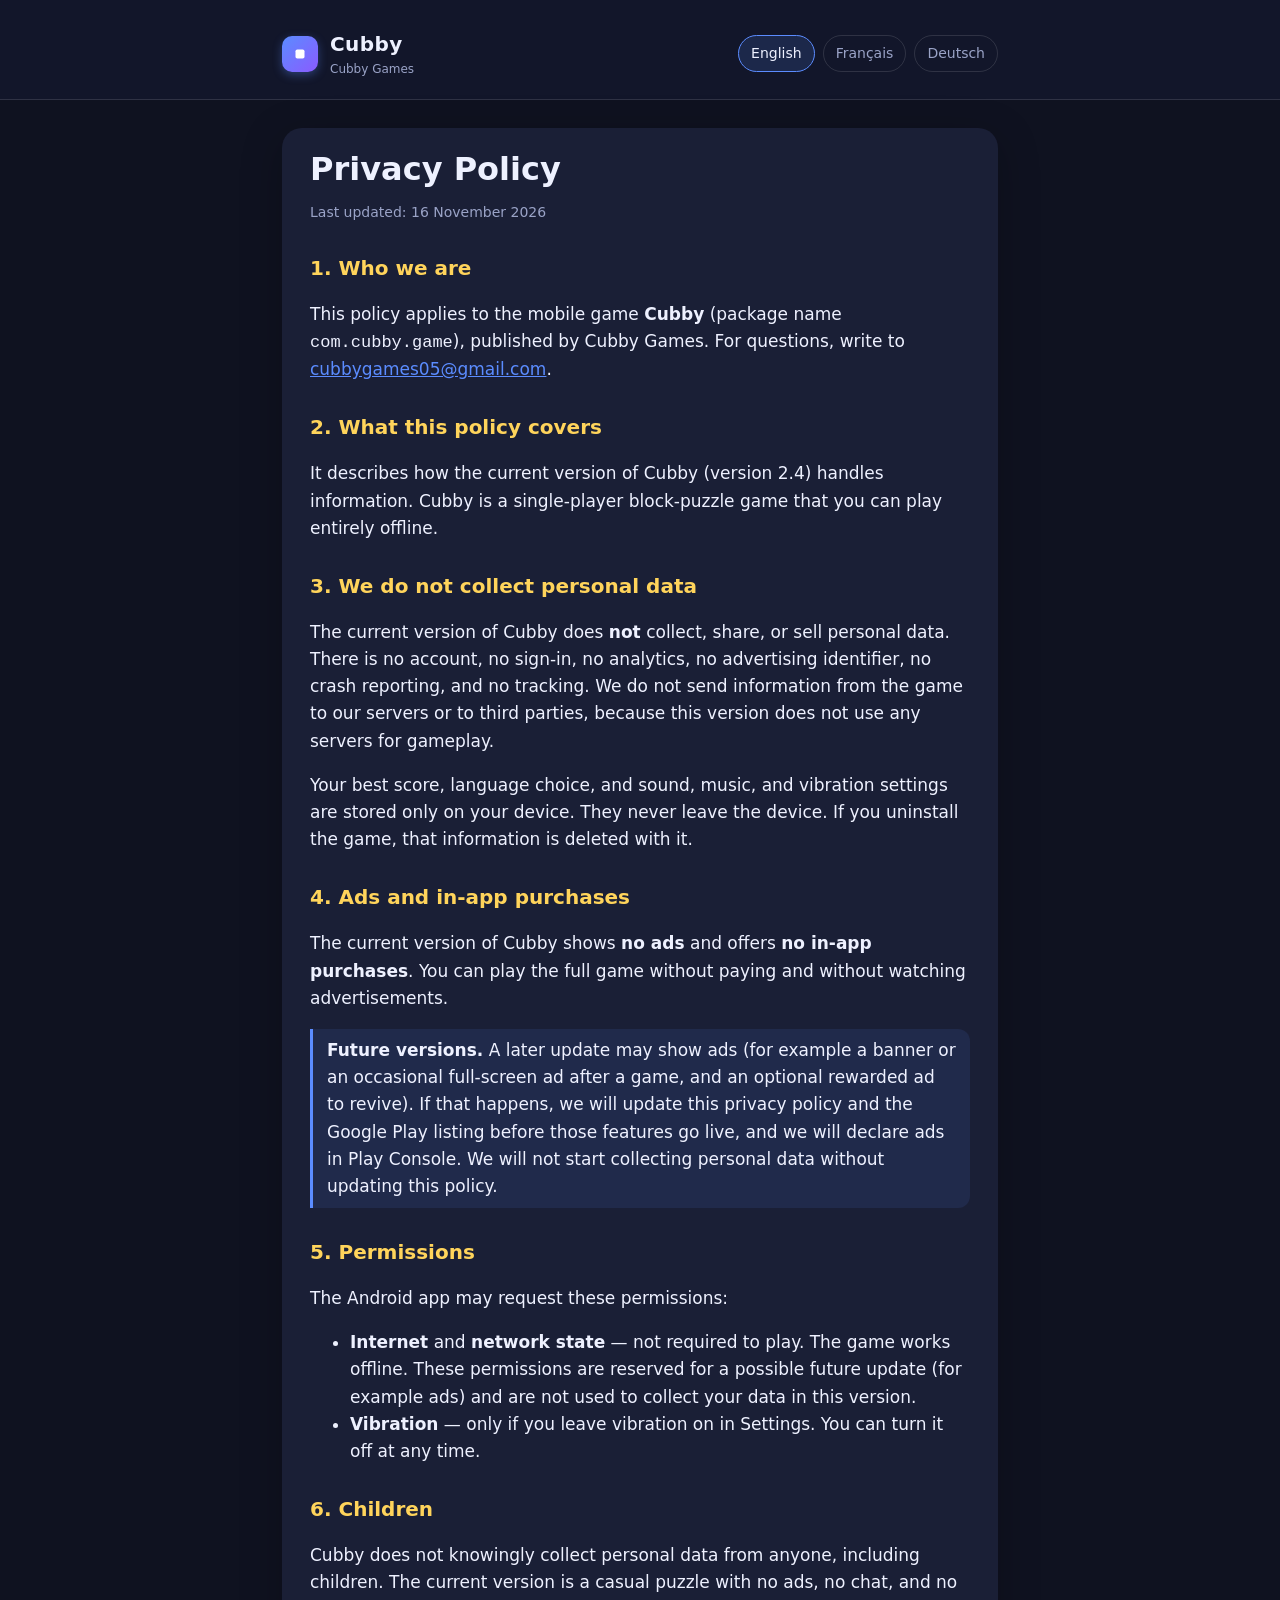
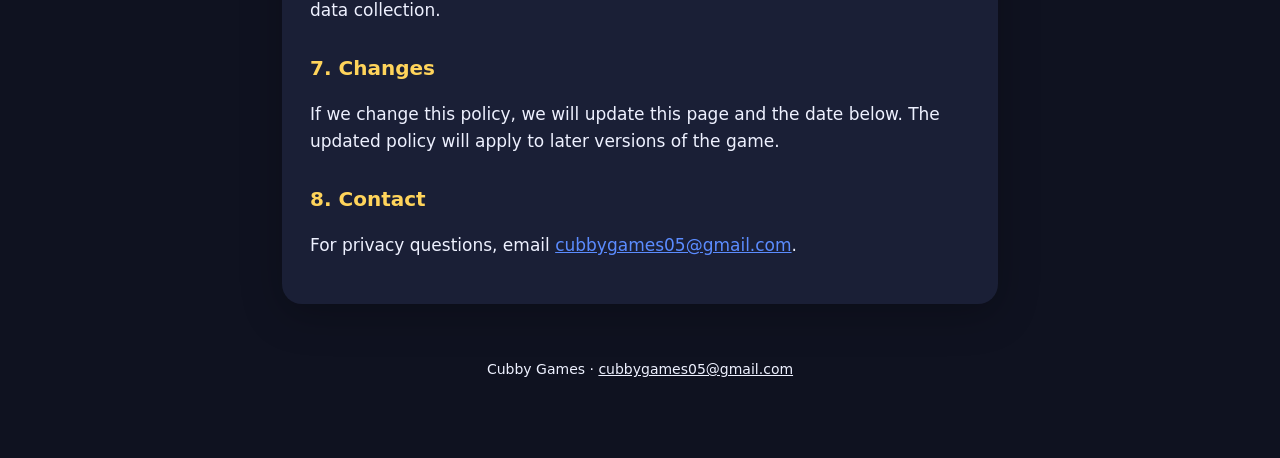
==== index.html @ 134b739e "Add Cubby privacy policy (EN, FR, DE) for Play Store listing" ====
<!DOCTYPE html>
<html lang="en">
<head>
  <meta charset="utf-8">
  <meta name="viewport" content="width=device-width, initial-scale=1">
  <title>Privacy Policy — Cubby</title>
  <meta name="description" content="Privacy Policy for Cubby, a cozy block-puzzle game.">
  <link rel="stylesheet" href="styles.css">
  <link rel="icon" href="favicon.png" type="image/png">
</head>
<body>
  <header>
    <div class="wrap">
      <a class="brand" href="index.html">
        <span class="logo" aria-hidden="true"></span>
        <div><strong>Cubby</strong><span>Cubby Games</span></div>
      </a>
      <nav aria-label="Language">
        <a href="index.html" aria-current="true">English</a>
        <a href="fr.html">Français</a>
        <a href="de.html">Deutsch</a>
      </nav>
    </div>
  </header>
  <main class="wrap">
    <section class="lang">
      <h1>Privacy Policy</h1>
      <p class="meta">Last updated: 16 November 2026</p>
      
      <h2>1. Who we are</h2>
      <p>This policy applies to the mobile game <strong>Cubby</strong> (package name <code>com.cubby.game</code>), published by Cubby Games. For questions, write to <a href="mailto:cubbygames05@gmail.com">cubbygames05@gmail.com</a>.</p>

      <h2>2. What this policy covers</h2>
      <p>It describes how the current version of Cubby (version 2.4) handles information. Cubby is a single-player block-puzzle game that you can play entirely offline.</p>

      <h2>3. We do not collect personal data</h2>
      <p>The current version of Cubby does <strong>not</strong> collect, share, or sell personal data. There is no account, no sign-in, no analytics, no advertising identifier, no crash reporting, and no tracking. We do not send information from the game to our servers or to third parties, because this version does not use any servers for gameplay.</p>
      <p>Your best score, language choice, and sound, music, and vibration settings are stored only on your device. They never leave the device. If you uninstall the game, that information is deleted with it.</p>

      <h2>4. Ads and in-app purchases</h2>
      <p>The current version of Cubby shows <strong>no ads</strong> and offers <strong>no in-app purchases</strong>. You can play the full game without paying and without watching advertisements.</p>
      <p class="note"><strong>Future versions.</strong> A later update may show ads (for example a banner or an occasional full-screen ad after a game, and an optional rewarded ad to revive). If that happens, we will update this privacy policy and the Google Play listing before those features go live, and we will declare ads in Play Console. We will not start collecting personal data without updating this policy.</p>

      <h2>5. Permissions</h2>
      <p>The Android app may request these permissions:</p>
      <ul>
        <li><strong>Internet</strong> and <strong>network state</strong> — not required to play. The game works offline. These permissions are reserved for a possible future update (for example ads) and are not used to collect your data in this version.</li>
        <li><strong>Vibration</strong> — only if you leave vibration on in Settings. You can turn it off at any time.</li>
      </ul>

      <h2>6. Children</h2>
      <p>Cubby does not knowingly collect personal data from anyone, including children. The current version is a casual puzzle with no ads, no chat, and no data collection.</p>

      <h2>7. Changes</h2>
      <p>If we change this policy, we will update this page and the date below. The updated policy will apply to later versions of the game.</p>

      <h2>8. Contact</h2>
      <p>For privacy questions, email <a href="mailto:cubbygames05@gmail.com">cubbygames05@gmail.com</a>.</p>
    
    </section>
    <footer>
      <p>Cubby Games · <a href="mailto:cubbygames05@gmail.com">cubbygames05@gmail.com</a></p>
    </footer>
  </main>
</body>
</html>
---- styles.css ----
/* Cubby privacy policy — static, no external deps */
:root {
  --bg: #0f1220;
  --panel: #1a1f36;
  --text: #eef1ff;
  --muted: #9aa3c7;
  --accent: #5b8cff;
  --gold: #ffd45b;
  --line: rgba(255,255,255,.12);
}
* { box-sizing: border-box; }
html { scroll-behavior: smooth; }
body {
  margin: 0;
  font: 17px/1.6 system-ui, -apple-system, "Segoe UI", Roboto, Ubuntu, sans-serif;
  background: var(--bg);
  color: var(--text);
}
header {
  border-bottom: 1px solid var(--line);
  background: #12162a;
}
.wrap { max-width: 760px; margin: 0 auto; padding: 28px 22px 64px; }
header .wrap { display: flex; flex-wrap: wrap; align-items: center; gap: 12px 24px; padding-bottom: 20px; }
.brand { display: flex; align-items: center; gap: 12px; text-decoration: none; color: inherit; }
.logo {
  width: 36px; height: 36px; border-radius: 10px;
  background: linear-gradient(135deg, #5b8cff, #8a5bff);
  box-shadow: 0 3px 10px rgba(91,140,255,.35);
  position: relative;
}
.logo::after {
  content: "";
  position: absolute; inset: 8px;
  border-radius: 4px;
  background: #fff;
  box-shadow: 0 140% 0 #fff, 140% 0 0 #fff;
  transform: scale(.45);
}
.brand strong { font-size: 20px; letter-spacing: .02em; }
.brand span { display: block; color: var(--muted); font-size: 12px; font-weight: 500; }
nav { margin-left: auto; display: flex; gap: 8px; flex-wrap: wrap; }
nav a {
  color: var(--muted);
  text-decoration: none;
  padding: 6px 12px;
  border-radius: 999px;
  border: 1px solid var(--line);
  font-size: 14px;
}
nav a:hover, nav a[aria-current="true"] { color: var(--text); border-color: var(--accent); background: rgba(91,140,255,.15); }
h1 { font-size: 32px; margin: 8px 0 6px; }
.meta { color: var(--muted); font-size: 14px; margin: 0 0 28px; }
h2 { font-size: 20px; margin: 28px 0 8px; color: var(--gold); }
section.lang {
  background: var(--panel);
  border-radius: 20px;
  padding: 8px 28px 28px;
  margin: 0 0 28px;
  box-shadow: 0 10px 40px rgba(0,0,0,.25);
}
p, li { color: var(--text); }
a { color: var(--accent); }
.note {
  border-left: 3px solid var(--accent);
  padding: 8px 14px;
  background: rgba(91,140,255,.1);
  border-radius: 0 12px 12px 0;
}
footer { color: var(--muted); font-size: 14px; text-align: center; padding: 12px 0 0; }
footer a { color: inherit; }
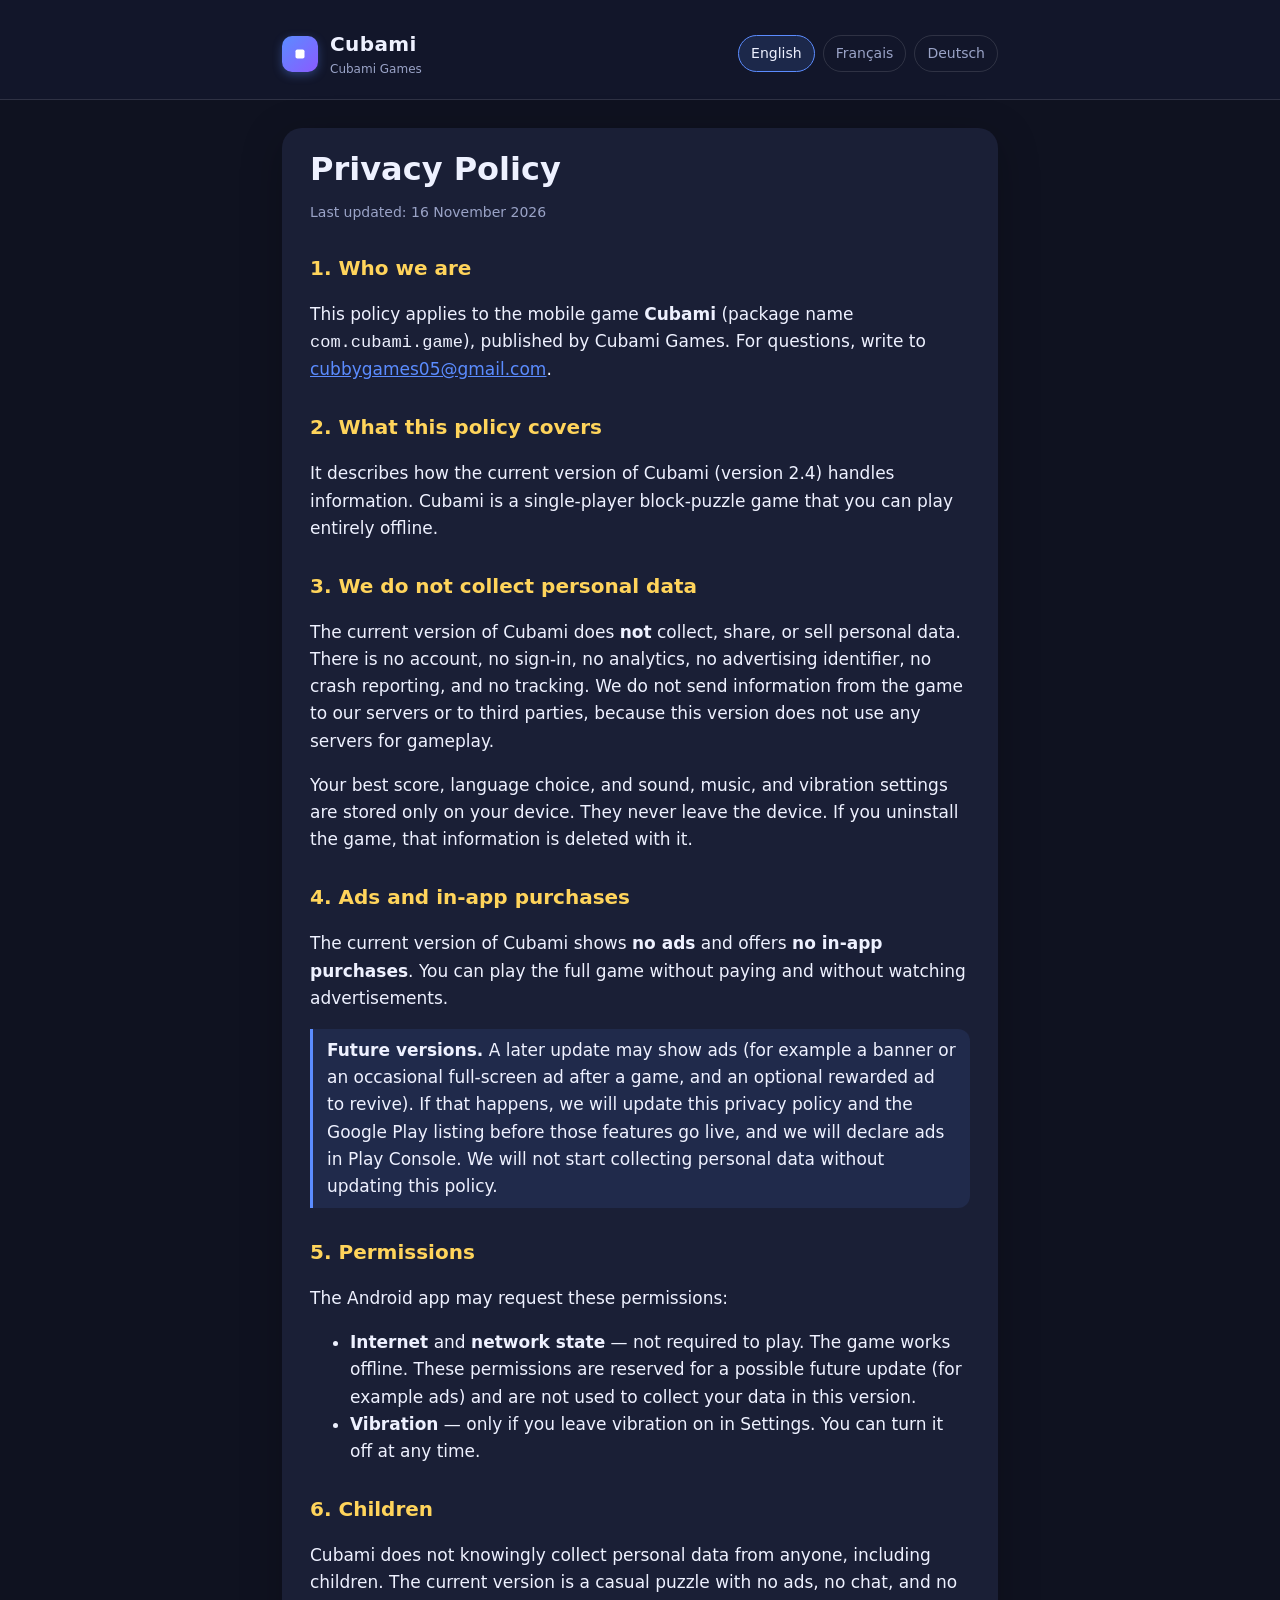
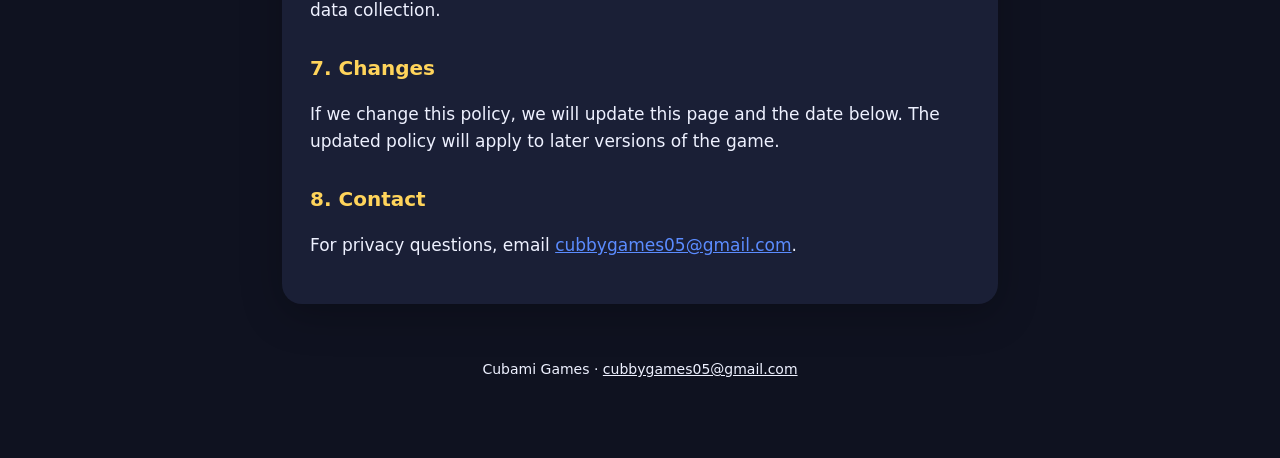
==== commit 725864ce: "Rename the privacy policy brand to Cubami" ====
--- a/index.html
+++ b/index.html
@@ -3,8 +3,8 @@
 <head>
   <meta charset="utf-8">
   <meta name="viewport" content="width=device-width, initial-scale=1">
-  <title>Privacy Policy — Cubby</title>
-  <meta name="description" content="Privacy Policy for Cubby, a cozy block-puzzle game.">
+  <title>Privacy Policy — Cubami</title>
+  <meta name="description" content="Privacy Policy for Cubami, a cozy block-puzzle game.">
   <link rel="stylesheet" href="styles.css">
   <link rel="icon" href="favicon.png" type="image/png">
 </head>
@@ -13,7 +13,7 @@
     <div class="wrap">
       <a class="brand" href="index.html">
         <span class="logo" aria-hidden="true"></span>
-        <div><strong>Cubby</strong><span>Cubby Games</span></div>
+        <div><strong>Cubami</strong><span>Cubami Games</span></div>
       </a>
       <nav aria-label="Language">
         <a href="index.html" aria-current="true">English</a>
@@ -28,17 +28,17 @@
       <p class="meta">Last updated: 16 November 2026</p>
       
       <h2>1. Who we are</h2>
-      <p>This policy applies to the mobile game <strong>Cubby</strong> (package name <code>com.cubby.game</code>), published by Cubby Games. For questions, write to <a href="mailto:cubbygames05@gmail.com">cubbygames05@gmail.com</a>.</p>
+      <p>This policy applies to the mobile game <strong>Cubami</strong> (package name <code>com.cubami.game</code>), published by Cubami Games. For questions, write to <a href="mailto:cubbygames05@gmail.com">cubbygames05@gmail.com</a>.</p>
 
       <h2>2. What this policy covers</h2>
-      <p>It describes how the current version of Cubby (version 2.4) handles information. Cubby is a single-player block-puzzle game that you can play entirely offline.</p>
+      <p>It describes how the current version of Cubami (version 2.4) handles information. Cubami is a single-player block-puzzle game that you can play entirely offline.</p>
 
       <h2>3. We do not collect personal data</h2>
-      <p>The current version of Cubby does <strong>not</strong> collect, share, or sell personal data. There is no account, no sign-in, no analytics, no advertising identifier, no crash reporting, and no tracking. We do not send information from the game to our servers or to third parties, because this version does not use any servers for gameplay.</p>
+      <p>The current version of Cubami does <strong>not</strong> collect, share, or sell personal data. There is no account, no sign-in, no analytics, no advertising identifier, no crash reporting, and no tracking. We do not send information from the game to our servers or to third parties, because this version does not use any servers for gameplay.</p>
       <p>Your best score, language choice, and sound, music, and vibration settings are stored only on your device. They never leave the device. If you uninstall the game, that information is deleted with it.</p>
 
       <h2>4. Ads and in-app purchases</h2>
-      <p>The current version of Cubby shows <strong>no ads</strong> and offers <strong>no in-app purchases</strong>. You can play the full game without paying and without watching advertisements.</p>
+      <p>The current version of Cubami shows <strong>no ads</strong> and offers <strong>no in-app purchases</strong>. You can play the full game without paying and without watching advertisements.</p>
       <p class="note"><strong>Future versions.</strong> A later update may show ads (for example a banner or an occasional full-screen ad after a game, and an optional rewarded ad to revive). If that happens, we will update this privacy policy and the Google Play listing before those features go live, and we will declare ads in Play Console. We will not start collecting personal data without updating this policy.</p>
 
       <h2>5. Permissions</h2>
@@ -49,7 +49,7 @@
       </ul>
 
       <h2>6. Children</h2>
-      <p>Cubby does not knowingly collect personal data from anyone, including children. The current version is a casual puzzle with no ads, no chat, and no data collection.</p>
+      <p>Cubami does not knowingly collect personal data from anyone, including children. The current version is a casual puzzle with no ads, no chat, and no data collection.</p>
 
       <h2>7. Changes</h2>
       <p>If we change this policy, we will update this page and the date below. The updated policy will apply to later versions of the game.</p>
@@ -59,7 +59,7 @@
     
     </section>
     <footer>
-      <p>Cubby Games · <a href="mailto:cubbygames05@gmail.com">cubbygames05@gmail.com</a></p>
+      <p>Cubami Games · <a href="mailto:cubbygames05@gmail.com">cubbygames05@gmail.com</a></p>
     </footer>
   </main>
 </body>
--- a/styles.css
+++ b/styles.css
@@ -1,4 +1,4 @@
-/* Cubby privacy policy — static, no external deps */
+/* Cubami privacy policy — static, no external deps */
 :root {
   --bg: #0f1220;
   --panel: #1a1f36;
